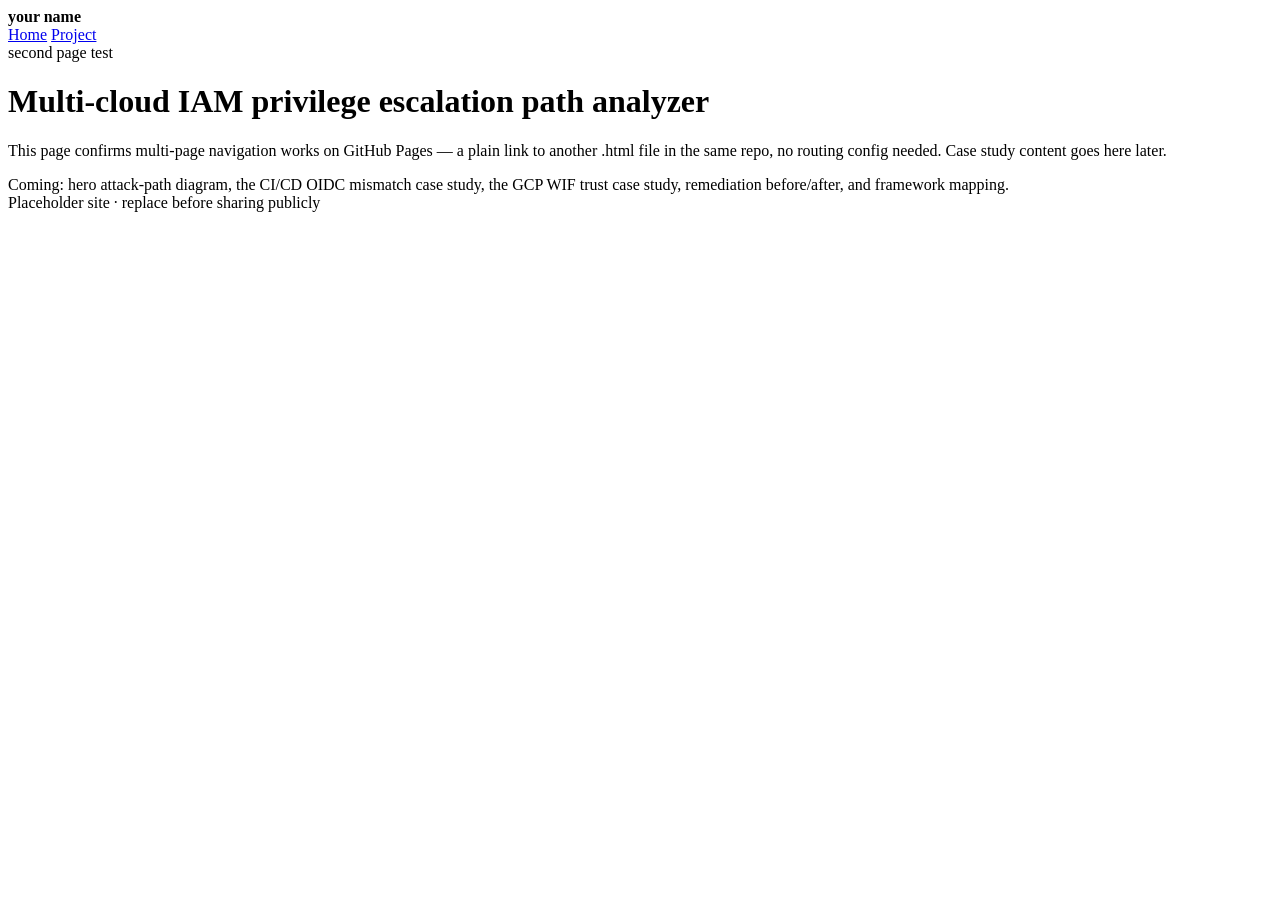
==== docs/project.html @ 7749bfd3 "commit" ====
<!DOCTYPE html>
<html lang="en">
<head>
<meta charset="UTF-8">
<meta name="viewport" content="width=device-width, initial-scale=1.0">
<title>Project — placeholder</title>
<link rel="stylesheet" href="style.css">
</head>
<body>
<header>
  <strong>your name</strong>
  <nav>
    <a href="index.html">Home</a>
    <a href="project.html" aria-current="page">Project</a>
  </nav>
</header>

<main>
  <span class="status">second page test</span>
  <h1>Multi-cloud IAM privilege escalation path analyzer</h1>
  <p class="lede">
    This page confirms multi-page navigation works on GitHub Pages —
    a plain link to another .html file in the same repo, no routing
    config needed. Case study content goes here later.
  </p>

  <div class="card">
    Coming: hero attack-path diagram, the CI/CD OIDC mismatch case study,
    the GCP WIF trust case study, remediation before/after, and framework
    mapping.
  </div>
</main>

<footer>
  Placeholder site · replace before sharing publicly
</footer>
</body>
</html>
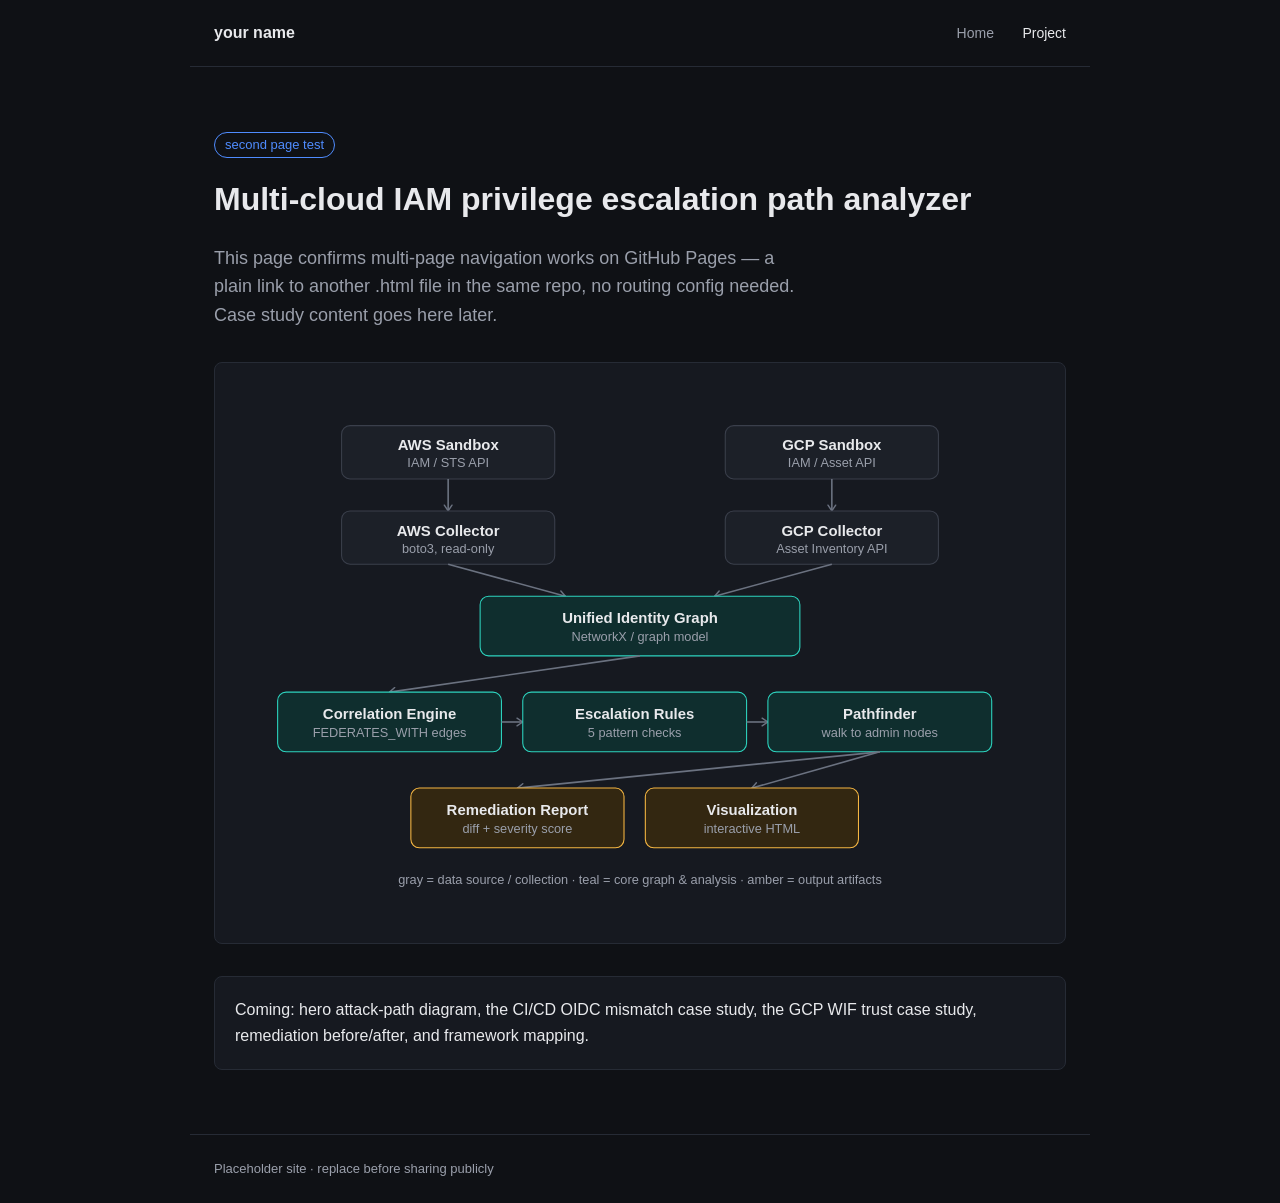
==== commit 9ceca55d: "Initial commit" ====
--- a/docs/project.html
+++ b/docs/project.html
@@ -25,6 +25,10 @@
   </p>
 
   <div class="card">
+    <img src="architecture-diagram.svg" alt="System architecture: AWS and GCP sandbox APIs feed dedicated collectors into a unified identity graph, which flows through a correlation engine, escalation rule engine, and pathfinder, producing a remediation report and an interactive visualization." style="width:100%;height:auto;">
+  </div>
+
+  <div class="card">
     Coming: hero attack-path diagram, the CI/CD OIDC mismatch case study,
     the GCP WIF trust case study, remediation before/after, and framework
     mapping.
--- a/docs/style.css
+++ b/docs/style.css
@@ -0,0 +1,83 @@
+:root {
+  --bg: #0f1115;
+  --surface: #161920;
+  --border: #262b35;
+  --text: #e8e9ec;
+  --text-muted: #9a9fab;
+  --accent: #4f8cff;
+}
+
+* { box-sizing: border-box; }
+
+body {
+  margin: 0;
+  background: var(--bg);
+  color: var(--text);
+  font-family: -apple-system, "Segoe UI", Roboto, sans-serif;
+  line-height: 1.6;
+}
+
+header {
+  border-bottom: 1px solid var(--border);
+  padding: 20px 24px;
+  display: flex;
+  justify-content: space-between;
+  align-items: center;
+  max-width: 900px;
+  margin: 0 auto;
+}
+
+header nav a {
+  color: var(--text-muted);
+  text-decoration: none;
+  margin-left: 24px;
+  font-size: 14px;
+}
+
+header nav a:hover, header nav a[aria-current="page"] {
+  color: var(--text);
+}
+
+main {
+  max-width: 900px;
+  margin: 0 auto;
+  padding: 64px 24px;
+}
+
+h1 {
+  font-size: 32px;
+  margin: 0 0 12px;
+}
+
+p.lede {
+  color: var(--text-muted);
+  font-size: 18px;
+  max-width: 60ch;
+}
+
+.card {
+  background: var(--surface);
+  border: 1px solid var(--border);
+  border-radius: 8px;
+  padding: 20px;
+  margin-top: 32px;
+}
+
+.status {
+  display: inline-block;
+  font-size: 13px;
+  color: var(--accent);
+  border: 1px solid var(--accent);
+  border-radius: 999px;
+  padding: 2px 10px;
+  margin-bottom: 16px;
+}
+
+footer {
+  max-width: 900px;
+  margin: 0 auto;
+  padding: 24px;
+  color: var(--text-muted);
+  font-size: 13px;
+  border-top: 1px solid var(--border);
+}
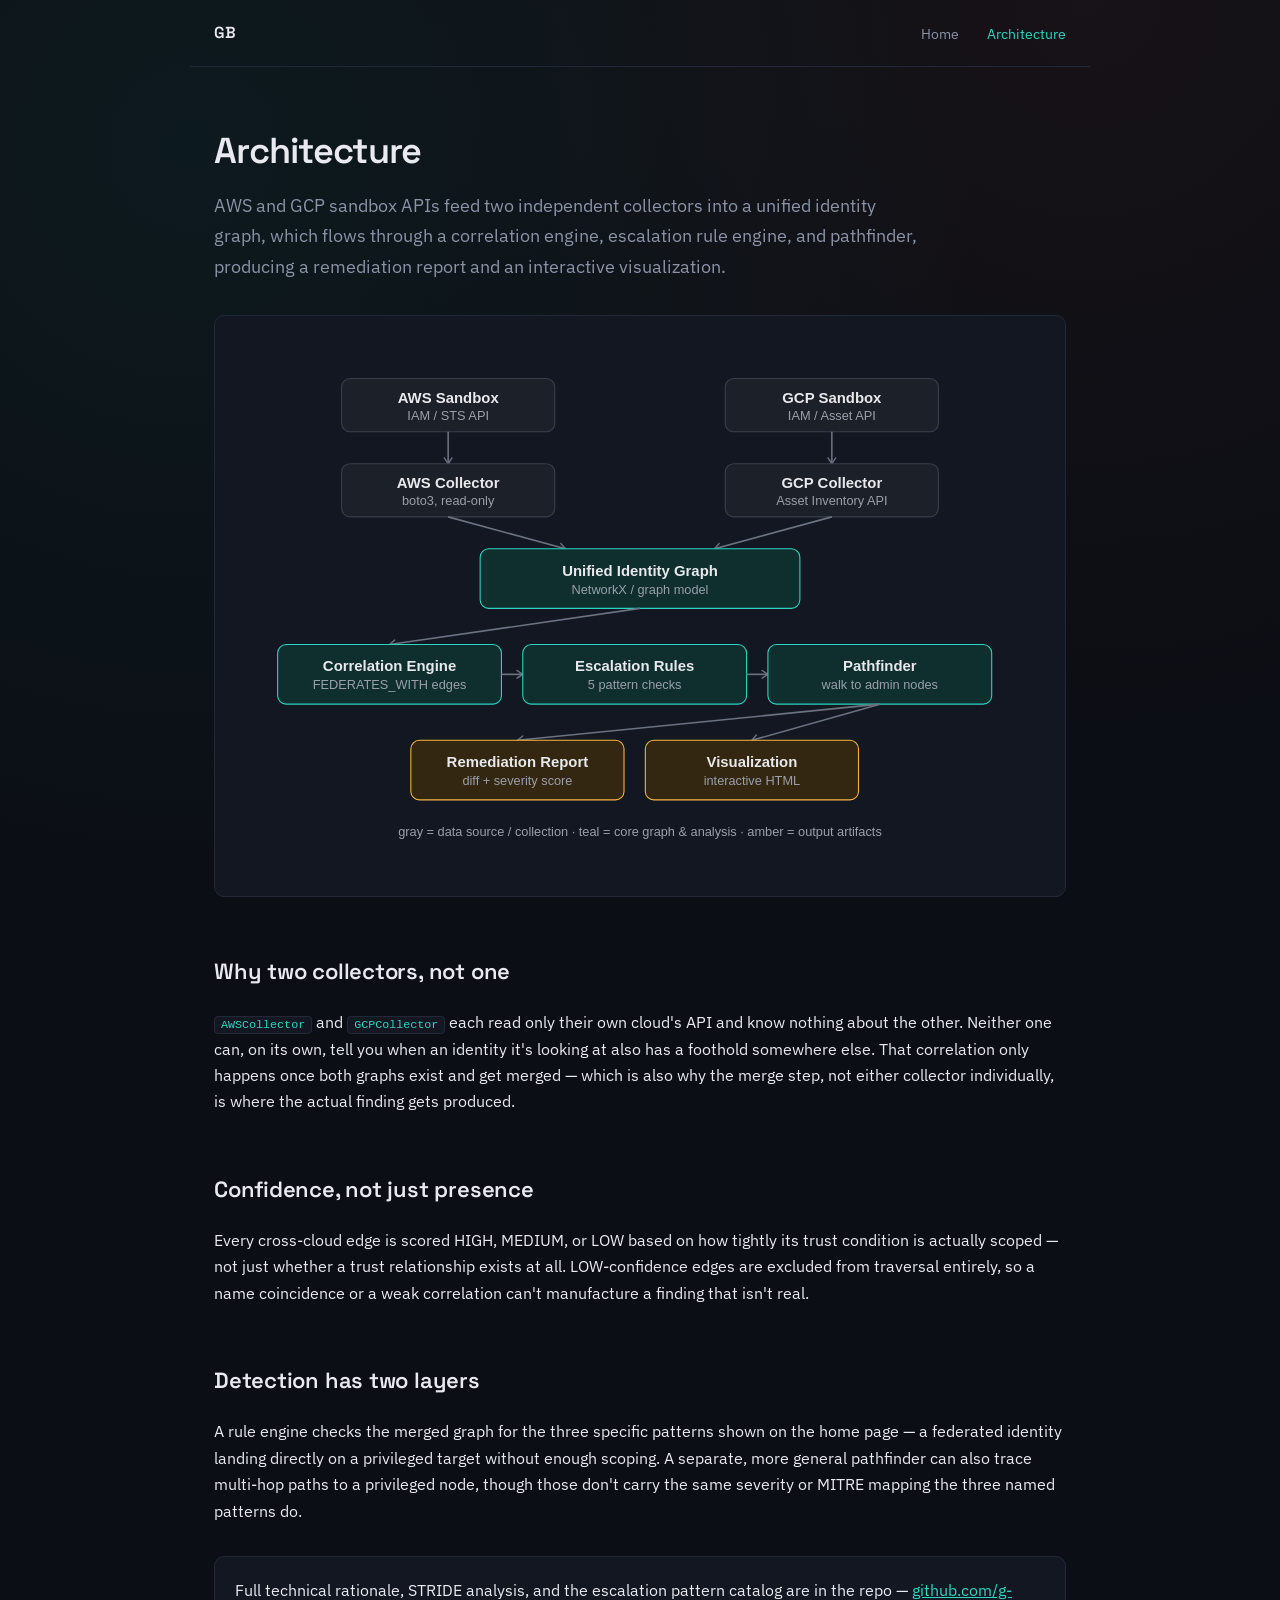
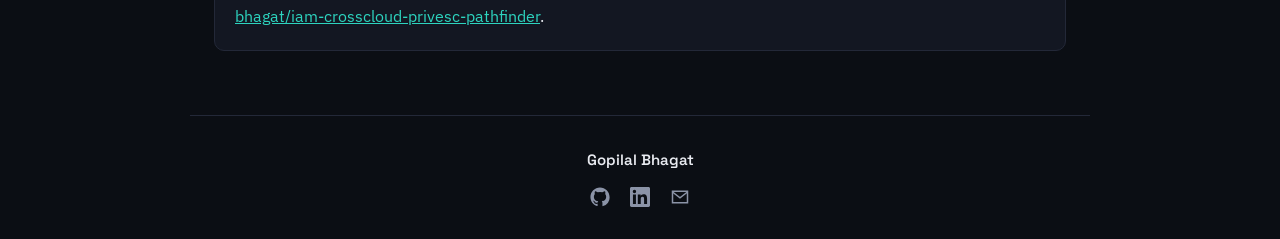
==== commit f9cc1259: "updating cloudprojects project.html" ====
--- a/docs/project.html
+++ b/docs/project.html
@@ -3,40 +3,81 @@
 <head>
 <meta charset="UTF-8">
 <meta name="viewport" content="width=device-width, initial-scale=1.0">
-<title>Project — placeholder</title>
+<title>Architecture — iam-crosscloud-privesc-pathfinder</title>
 <link rel="stylesheet" href="style.css">
 </head>
 <body>
 <header>
-  <strong>your name</strong>
+  <strong>GB</strong>
   <nav>
     <a href="index.html">Home</a>
-    <a href="project.html" aria-current="page">Project</a>
+    <a href="project.html" aria-current="page">Architecture</a>
   </nav>
 </header>
 
 <main>
-  <span class="status">second page test</span>
-  <h1>Multi-cloud IAM privilege escalation path analyzer</h1>
+  <h1>Architecture</h1>
   <p class="lede">
-    This page confirms multi-page navigation works on GitHub Pages —
-    a plain link to another .html file in the same repo, no routing
-    config needed. Case study content goes here later.
+    AWS and GCP sandbox APIs feed two independent collectors into a
+    unified identity graph, which flows through a correlation engine,
+    escalation rule engine, and pathfinder, producing a remediation
+    report and an interactive visualization.
   </p>
 
   <div class="card">
     <img src="architecture-diagram.svg" alt="System architecture: AWS and GCP sandbox APIs feed dedicated collectors into a unified identity graph, which flows through a correlation engine, escalation rule engine, and pathfinder, producing a remediation report and an interactive visualization." style="width:100%;height:auto;">
   </div>
 
+  <h2>Why two collectors, not one</h2>
+  <p>
+    <code>AWSCollector</code> and <code>GCPCollector</code> each read
+    only their own cloud's API and know nothing about the other.
+    Neither one can, on its own, tell you when an identity it's
+    looking at also has a foothold somewhere else. That correlation
+    only happens once both graphs exist and get merged — which is
+    also why the merge step, not either collector individually, is
+    where the actual finding gets produced.
+  </p>
+
+  <h2>Confidence, not just presence</h2>
+  <p>
+    Every cross-cloud edge is scored HIGH, MEDIUM, or LOW based on how
+    tightly its trust condition is actually scoped — not just whether
+    a trust relationship exists at all. LOW-confidence edges are
+    excluded from traversal entirely, so a name coincidence or a weak
+    correlation can't manufacture a finding that isn't real.
+  </p>
+
+  <h2>Detection has two layers</h2>
+  <p>
+    A rule engine checks the merged graph for the three specific
+    patterns shown on the home page — a federated identity landing
+    directly on a privileged target without enough scoping. A
+    separate, more general pathfinder can also trace multi-hop paths
+    to a privileged node, though those don't carry the same severity
+    or MITRE mapping the three named patterns do.
+  </p>
+
   <div class="card">
-    Coming: hero attack-path diagram, the CI/CD OIDC mismatch case study,
-    the GCP WIF trust case study, remediation before/after, and framework
-    mapping.
+    Full technical rationale, STRIDE analysis, and the escalation
+    pattern catalog are in the repo —
+    <a href="https://github.com/g-bhagat/iam-crosscloud-privesc-pathfinder">github.com/g-bhagat/iam-crosscloud-privesc-pathfinder</a>.
   </div>
 </main>
 
 <footer>
-  Placeholder site · replace before sharing publicly
+  <div class="footer-name">Gopilal Bhagat</div>
+  <div class="footer-icons">
+    <a href="https://github.com/g-bhagat?tab=repositories" aria-label="GitHub" title="GitHub">
+      <svg width="20" height="20" viewBox="0 0 24 24" fill="currentColor"><path d="M12 .5C5.65.5.5 5.65.5 12c0 5.08 3.29 9.39 7.86 10.91.57.1.78-.25.78-.55 0-.27-.01-1.17-.02-2.12-3.2.7-3.88-1.36-3.88-1.36-.52-1.34-1.28-1.69-1.28-1.69-1.04-.72.08-.7.08-.7 1.15.08 1.76 1.19 1.76 1.19 1.03 1.76 2.7 1.25 3.36.96.1-.75.4-1.25.73-1.54-2.55-.29-5.23-1.28-5.23-5.69 0-1.26.45-2.29 1.19-3.09-.12-.29-.52-1.46.11-3.05 0 0 .97-.31 3.18 1.18a11 11 0 0 1 5.79 0c2.2-1.49 3.17-1.18 3.17-1.18.64 1.59.24 2.76.12 3.05.74.8 1.18 1.83 1.18 3.09 0 4.42-2.69 5.4-5.25 5.68.41.36.78 1.06.78 2.14 0 1.55-.01 2.79-.01 3.17 0 .3.2.66.79.55A10.52 10.52 0 0 0 23.5 12C23.5 5.65 18.35.5 12 .5Z"/></svg>
+    </a>
+    <a href="https://www.linkedin.com/in/gopilal-bhagat/" aria-label="LinkedIn" title="LinkedIn">
+      <svg width="20" height="20" viewBox="0 0 24 24" fill="currentColor"><path d="M20.45 20.45h-3.55v-5.57c0-1.33-.02-3.04-1.85-3.04-1.86 0-2.14 1.45-2.14 2.94v5.67H9.36V9h3.41v1.56h.05c.48-.9 1.64-1.85 3.38-1.85 3.61 0 4.28 2.38 4.28 5.47v6.27ZM5.34 7.43a2.06 2.06 0 1 1 0-4.12 2.06 2.06 0 0 1 0 4.12ZM7.12 20.45H3.56V9h3.56v11.45ZM22.22 0H1.77C.8 0 0 .78 0 1.75v20.5C0 23.22.8 24 1.77 24h20.45c.98 0 1.78-.78 1.78-1.75V1.75C24 .78 23.2 0 22.22 0Z"/></svg>
+    </a>
+    <a href="mailto:gopilalnb@gmail.com" aria-label="Email" title="Email">
+      <svg width="20" height="20" viewBox="0 0 24 24" fill="none" stroke="currentColor" stroke-width="1.8"><path d="M3 5h18v14H3V5Z"/><path d="m3 6 9 7 9-7"/></svg>
+    </a>
+  </div>
 </footer>
 </body>
 </html>
--- a/docs/style.css
+++ b/docs/style.css
@@ -1,21 +1,38 @@
+@import url('https://fonts.googleapis.com/css2?family=Space+Grotesk:wght@500;600;700&family=IBM+Plex+Sans:wght@400;500;600&display=swap');
+
 :root {
-  --bg: #0f1115;
-  --surface: #161920;
-  --border: #262b35;
-  --text: #e8e9ec;
-  --text-muted: #9a9fab;
-  --accent: #4f8cff;
+  --bg: #0b0e14;
+  --surface: #131722;
+  --surface-hover: #171c29;
+  --border: #232838;
+  --border-hover: #2f3650;
+  --text: #e8eaf0;
+  --text-muted: #8b93a7;
+  --teal: #2dd4bf;
+  --coral: #f0625a;
+  --amber: #f5b942;
+  --accent: var(--teal);
 }
 
 * { box-sizing: border-box; }
 
+html { scroll-behavior: smooth; }
+
 body {
   margin: 0;
+  min-height: 100vh;
+  display: flex;
+  flex-direction: column;
   background: var(--bg);
+  background-image:
+    radial-gradient(circle at 15% 8%, rgba(45, 212, 191, 0.06), transparent 40%),
+    radial-gradient(circle at 85% 0%, rgba(240, 98, 90, 0.05), transparent 35%);
   color: var(--text);
-  font-family: -apple-system, "Segoe UI", Roboto, sans-serif;
-  line-height: 1.6;
+  font-family: 'IBM Plex Sans', -apple-system, "Segoe UI", Roboto, sans-serif;
+  line-height: 1.65;
 }
+
+a { color: var(--teal); }
 
 header {
   border-bottom: 1px solid var(--border);
@@ -25,6 +42,13 @@
   align-items: center;
   max-width: 900px;
   margin: 0 auto;
+  width: 100%;
+}
+
+header strong {
+  font-family: 'Space Grotesk', sans-serif;
+  font-weight: 600;
+  letter-spacing: -0.01em;
 }
 
 header nav a {
@@ -32,52 +56,129 @@
   text-decoration: none;
   margin-left: 24px;
   font-size: 14px;
+  transition: color 0.15s ease;
 }
 
 header nav a:hover, header nav a[aria-current="page"] {
-  color: var(--text);
+  color: var(--teal);
 }
 
 main {
   max-width: 900px;
   margin: 0 auto;
   padding: 64px 24px;
+  width: 100%;
+  flex: 1;
 }
 
 h1 {
-  font-size: 32px;
-  margin: 0 0 12px;
+  font-family: 'Space Grotesk', sans-serif;
+  font-weight: 600;
+  font-size: 36px;
+  letter-spacing: -0.02em;
+  line-height: 1.15;
+  margin: 0 0 18px;
+}
+
+h2 {
+  font-family: 'Space Grotesk', sans-serif;
+  font-weight: 600;
+  font-size: 22px;
+  letter-spacing: -0.01em;
+  margin-top: 56px;
+  margin-bottom: 20px;
 }
 
 p.lede {
   color: var(--text-muted);
   font-size: 18px;
-  max-width: 60ch;
+  max-width: 65ch;
+  line-height: 1.7;
 }
 
 .card {
   background: var(--surface);
   border: 1px solid var(--border);
-  border-radius: 8px;
+  border-radius: 10px;
   padding: 20px;
   margin-top: 32px;
 }
 
-.status {
-  display: inline-block;
-  font-size: 13px;
-  color: var(--accent);
-  border: 1px solid var(--accent);
-  border-radius: 999px;
-  padding: 2px 10px;
-  margin-bottom: 16px;
+table {
+  width: 100%;
+  border-collapse: collapse;
+  margin-top: 24px;
+  font-size: 14px;
+}
+
+th, td {
+  text-align: left;
+  padding: 10px 12px;
+  border-bottom: 1px solid var(--border);
+  vertical-align: top;
+}
+
+th {
+  color: var(--text-muted);
+  font-weight: 600;
+  font-size: 12px;
+}
+
+code {
+  background: var(--surface);
+  border: 1px solid var(--border);
+  border-radius: 4px;
+  padding: 1px 6px;
+  font-size: 0.9em;
+  color: var(--teal);
+}
+
+.scenario h3 {
+  font-family: 'Space Grotesk', sans-serif;
+  font-size: 18px;
+  font-weight: 600;
+  margin-bottom: 8px;
+}
+
+.scenario img {
+  width: 100%;
+  height: auto;
+  border-radius: 10px;
+  border: 1px solid var(--border);
+  margin: 16px 0;
 }
 
 footer {
   max-width: 900px;
   margin: 0 auto;
-  padding: 24px;
+  padding: 32px 24px;
   color: var(--text-muted);
   font-size: 13px;
   border-top: 1px solid var(--border);
+  width: 100%;
+  text-align: center;
 }
+
+.footer-name {
+  font-family: 'Space Grotesk', sans-serif;
+  font-weight: 600;
+  font-size: 15px;
+  color: var(--text);
+  margin-bottom: 14px;
+}
+
+.footer-icons {
+  display: flex;
+  justify-content: center;
+  gap: 20px;
+}
+
+.footer-icons a {
+  color: var(--text-muted);
+  display: inline-flex;
+  transition: color 0.15s ease;
+}
+
+.footer-icons a:hover {
+  color: var(--teal);
+}
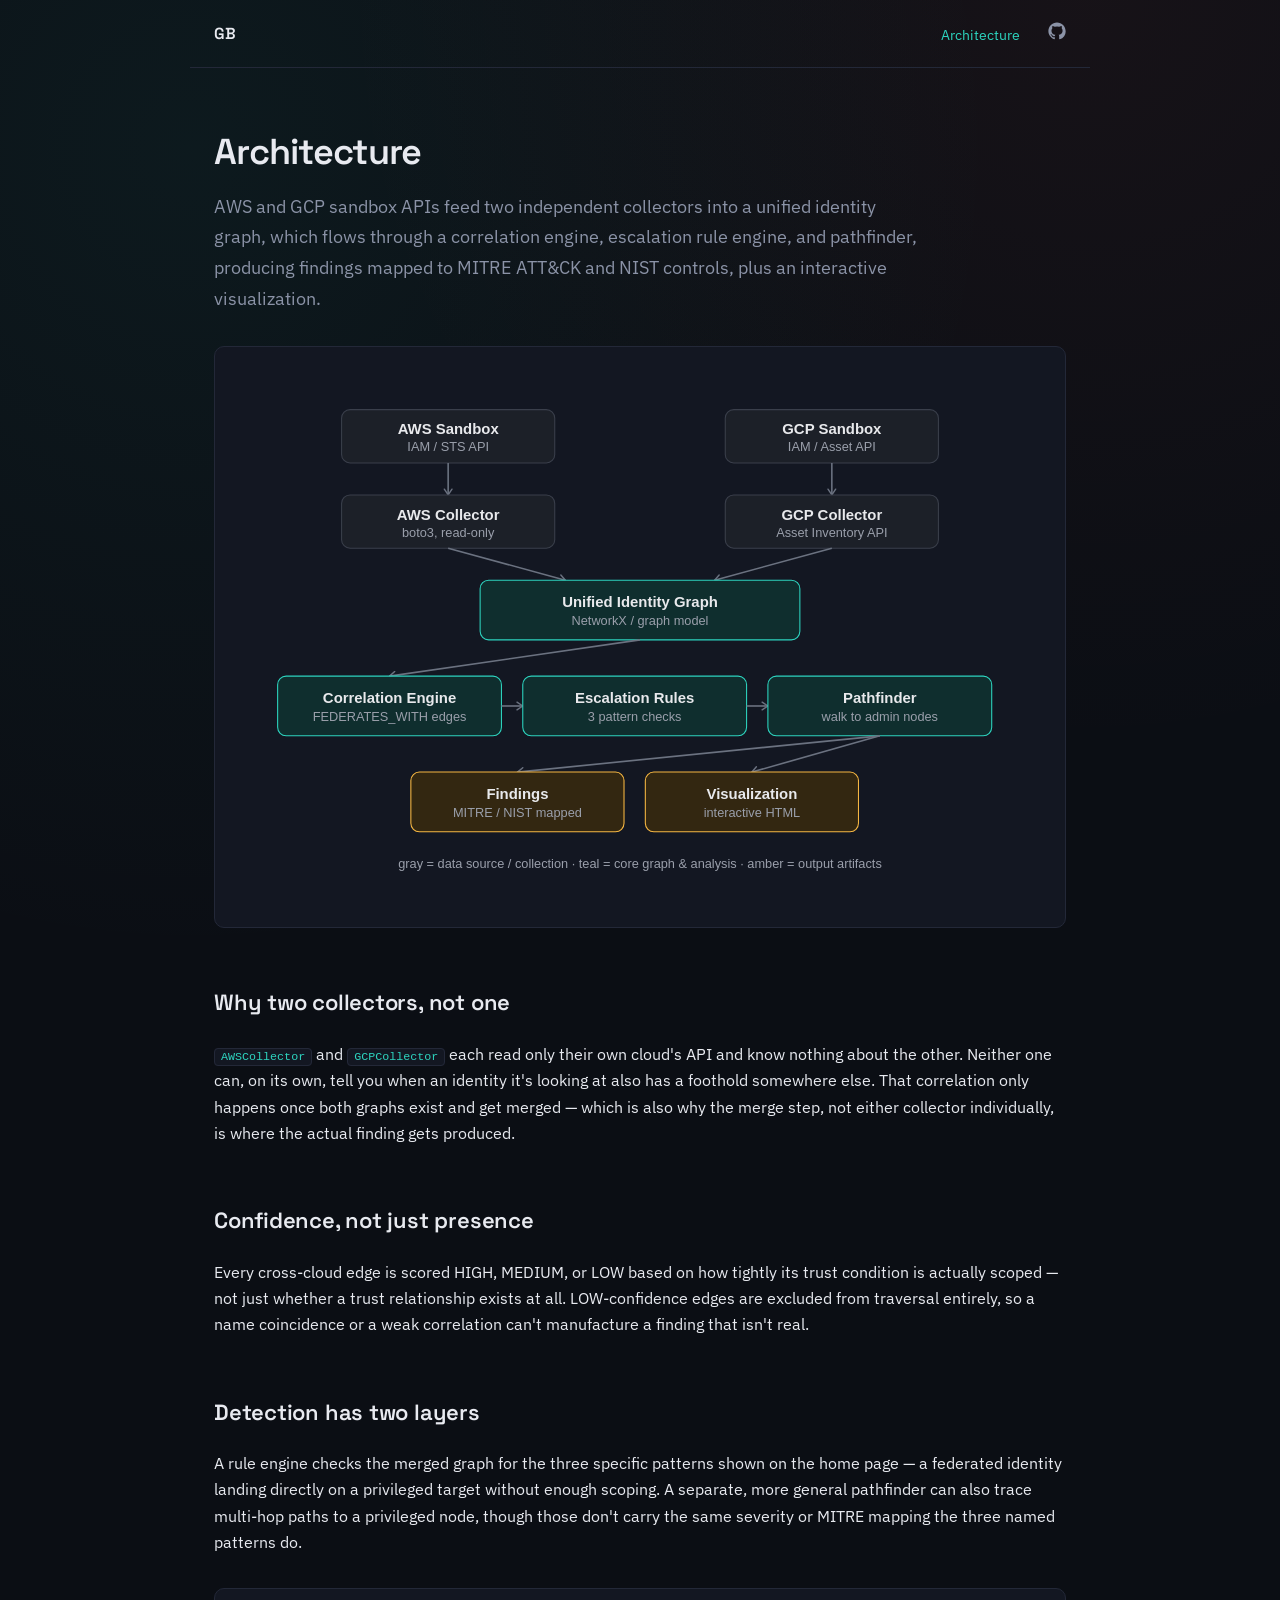
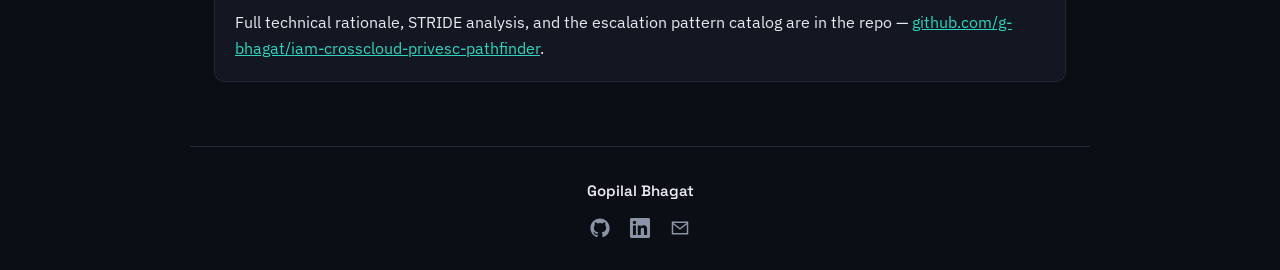
==== commit 6e1ba719: "updates" ====
--- a/docs/project.html
+++ b/docs/project.html
@@ -8,10 +8,12 @@
 </head>
 <body>
 <header>
-  <strong>GB</strong>
+  <a href="index.html" style="text-decoration:none;color:inherit;"><strong>GB</strong></a>
   <nav>
-    <a href="index.html">Home</a>
     <a href="project.html" aria-current="page">Architecture</a>
+    <a href="https://github.com/g-bhagat/iam-crosscloud-privesc-pathfinder" aria-label="GitHub" title="GitHub" style="display:inline-flex;margin-left:24px;">
+      <svg width="18" height="18" viewBox="0 0 24 24" fill="currentColor"><path d="M12 .5C5.65.5.5 5.65.5 12c0 5.08 3.29 9.39 7.86 10.91.57.1.78-.25.78-.55 0-.27-.01-1.17-.02-2.12-3.2.7-3.88-1.36-3.88-1.36-.52-1.34-1.28-1.69-1.28-1.69-1.04-.72.08-.7.08-.7 1.15.08 1.76 1.19 1.76 1.19 1.03 1.76 2.7 1.25 3.36.96.1-.75.4-1.25.73-1.54-2.55-.29-5.23-1.28-5.23-5.69 0-1.26.45-2.29 1.19-3.09-.12-.29-.52-1.46.11-3.05 0 0 .97-.31 3.18 1.18a11 11 0 0 1 5.79 0c2.2-1.49 3.17-1.18 3.17-1.18.64 1.59.24 2.76.12 3.05.74.8 1.18 1.83 1.18 3.09 0 4.42-2.69 5.4-5.25 5.68.41.36.78 1.06.78 2.14 0 1.55-.01 2.79-.01 3.17 0 .3.2.66.79.55A10.52 10.52 0 0 0 23.5 12C23.5 5.65 18.35.5 12 .5Z"/></svg>
+    </a>
   </nav>
 </header>
 
@@ -20,12 +22,13 @@
   <p class="lede">
     AWS and GCP sandbox APIs feed two independent collectors into a
     unified identity graph, which flows through a correlation engine,
-    escalation rule engine, and pathfinder, producing a remediation
-    report and an interactive visualization.
+    escalation rule engine, and pathfinder, producing findings mapped
+    to MITRE ATT&amp;CK and NIST controls, plus an interactive
+    visualization.
   </p>
 
   <div class="card">
-    <img src="architecture-diagram.svg" alt="System architecture: AWS and GCP sandbox APIs feed dedicated collectors into a unified identity graph, which flows through a correlation engine, escalation rule engine, and pathfinder, producing a remediation report and an interactive visualization." style="width:100%;height:auto;">
+    <img src="architecture-diagram.svg" alt="System architecture: AWS and GCP sandbox APIs feed dedicated collectors into a unified identity graph, which flows through a correlation engine, escalation rule engine, and pathfinder, producing findings mapped to MITRE ATT&amp;CK and NIST controls, plus an interactive visualization." style="width:100%;height:auto;">
   </div>
 
   <h2>Why two collectors, not one</h2>
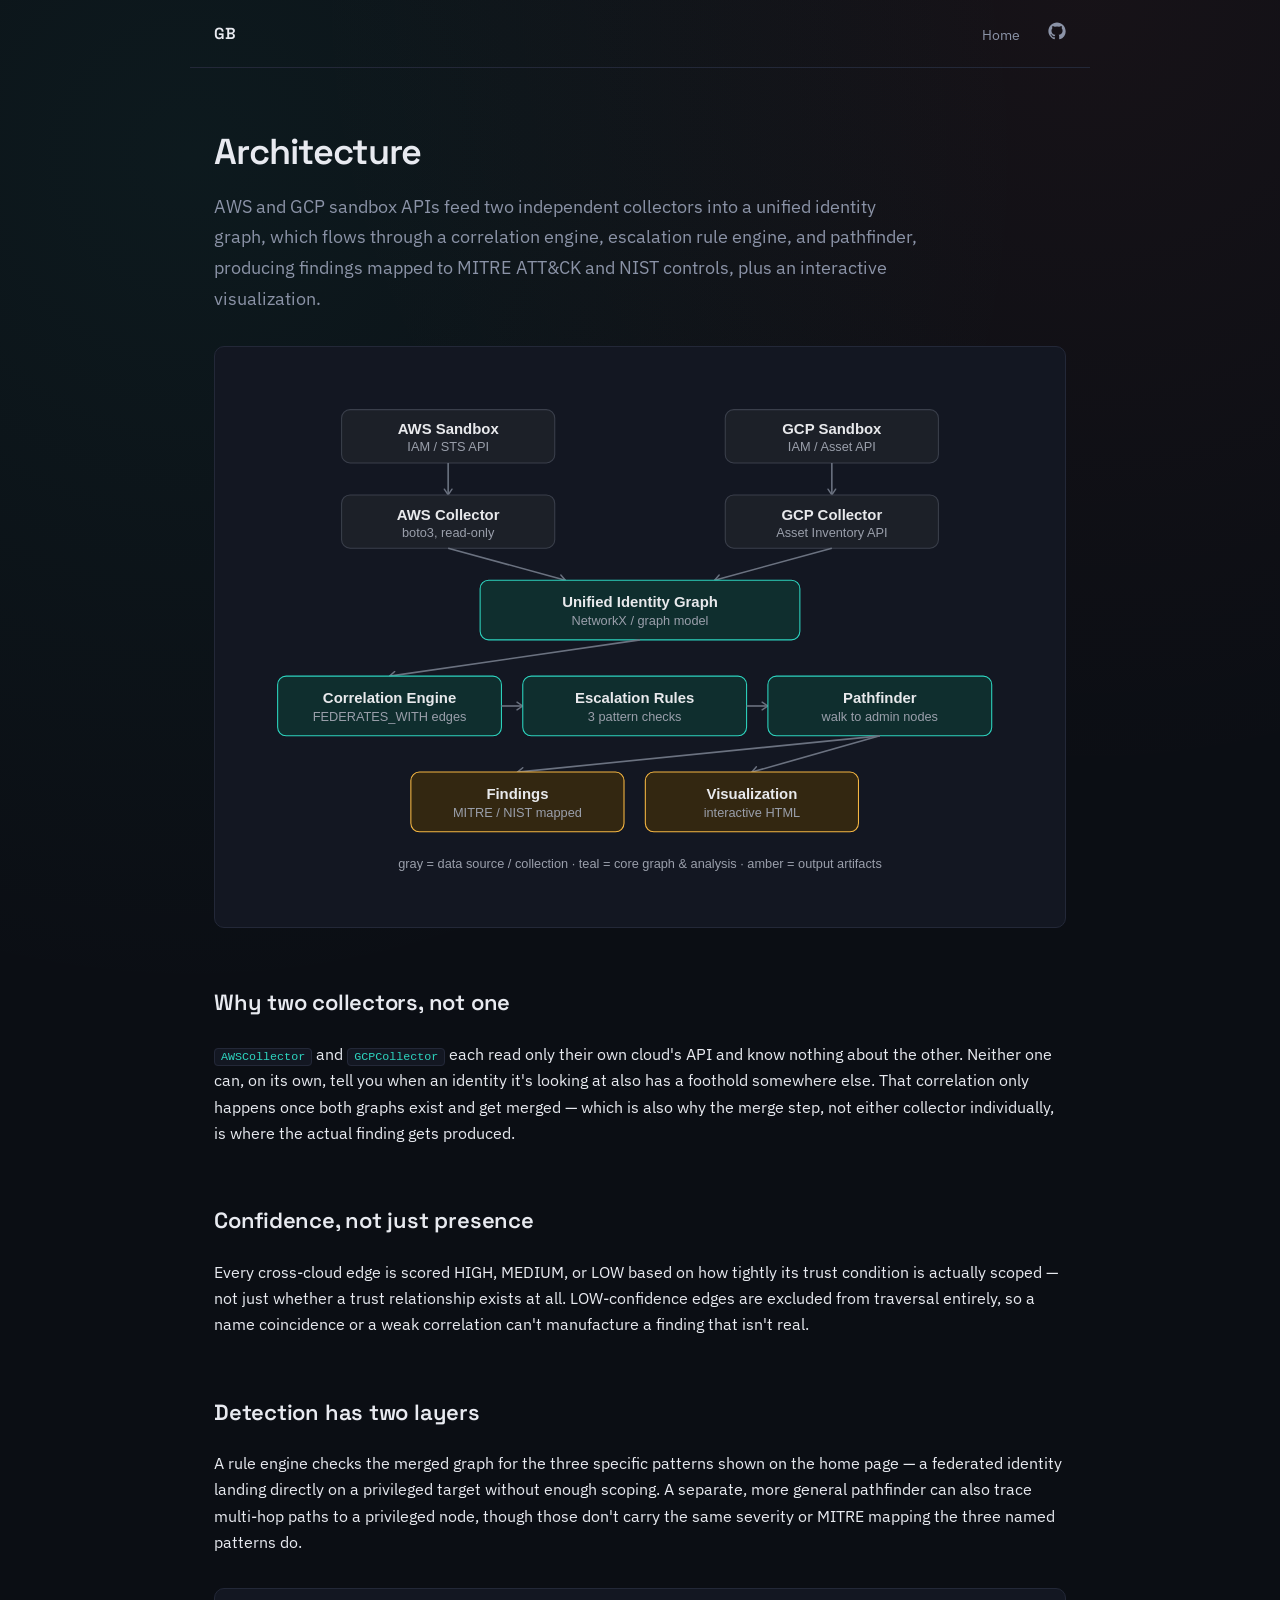
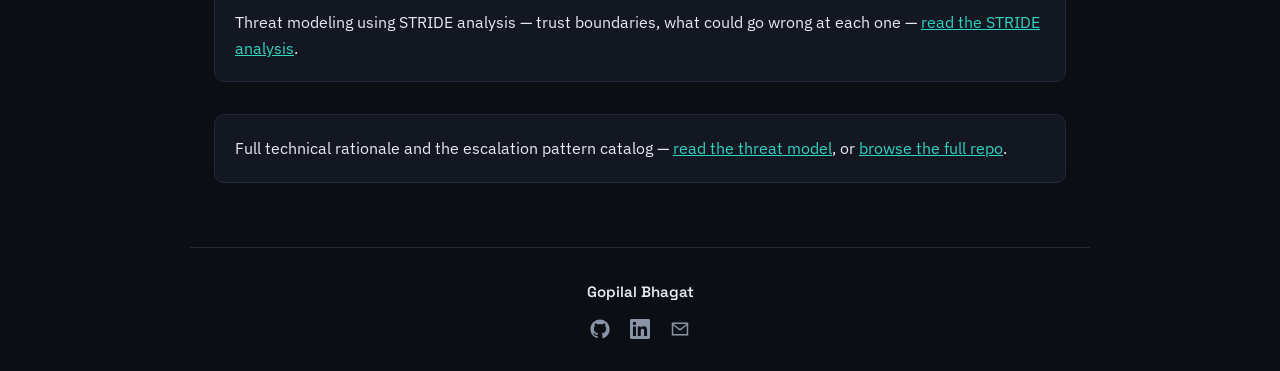
==== commit dffbeb3c: "project architecture update" ====
--- a/docs/project.html
+++ b/docs/project.html
@@ -10,7 +10,7 @@
 <header>
   <a href="index.html" style="text-decoration:none;color:inherit;"><strong>GB</strong></a>
   <nav>
-    <a href="project.html" aria-current="page">Architecture</a>
+    <a href="index.html">Home</a>
     <a href="https://github.com/g-bhagat/iam-crosscloud-privesc-pathfinder" aria-label="GitHub" title="GitHub" style="display:inline-flex;margin-left:24px;">
       <svg width="18" height="18" viewBox="0 0 24 24" fill="currentColor"><path d="M12 .5C5.65.5.5 5.65.5 12c0 5.08 3.29 9.39 7.86 10.91.57.1.78-.25.78-.55 0-.27-.01-1.17-.02-2.12-3.2.7-3.88-1.36-3.88-1.36-.52-1.34-1.28-1.69-1.28-1.69-1.04-.72.08-.7.08-.7 1.15.08 1.76 1.19 1.76 1.19 1.03 1.76 2.7 1.25 3.36.96.1-.75.4-1.25.73-1.54-2.55-.29-5.23-1.28-5.23-5.69 0-1.26.45-2.29 1.19-3.09-.12-.29-.52-1.46.11-3.05 0 0 .97-.31 3.18 1.18a11 11 0 0 1 5.79 0c2.2-1.49 3.17-1.18 3.17-1.18.64 1.59.24 2.76.12 3.05.74.8 1.18 1.83 1.18 3.09 0 4.42-2.69 5.4-5.25 5.68.41.36.78 1.06.78 2.14 0 1.55-.01 2.79-.01 3.17 0 .3.2.66.79.55A10.52 10.52 0 0 0 23.5 12C23.5 5.65 18.35.5 12 .5Z"/></svg>
     </a>
@@ -62,9 +62,16 @@
   </p>
 
   <div class="card">
-    Full technical rationale, STRIDE analysis, and the escalation
-    pattern catalog are in the repo —
-    <a href="https://github.com/g-bhagat/iam-crosscloud-privesc-pathfinder">github.com/g-bhagat/iam-crosscloud-privesc-pathfinder</a>.
+    Threat modeling using STRIDE analysis — trust boundaries, what
+    could go wrong at each one —
+    <a href="https://github.com/g-bhagat/iam-crosscloud-privesc-pathfinder/blob/main/docs/THREAT_MODEL.md#2-trust-boundaries-in-this-project">read the STRIDE analysis</a>.
+  </div>
+
+  <div class="card">
+    Full technical rationale and the escalation pattern catalog —
+    <a href="https://github.com/g-bhagat/iam-crosscloud-privesc-pathfinder/blob/main/docs/THREAT_MODEL.md">read the threat model</a>,
+    or
+    <a href="https://github.com/g-bhagat/iam-crosscloud-privesc-pathfinder">browse the full repo</a>.
   </div>
 </main>
 
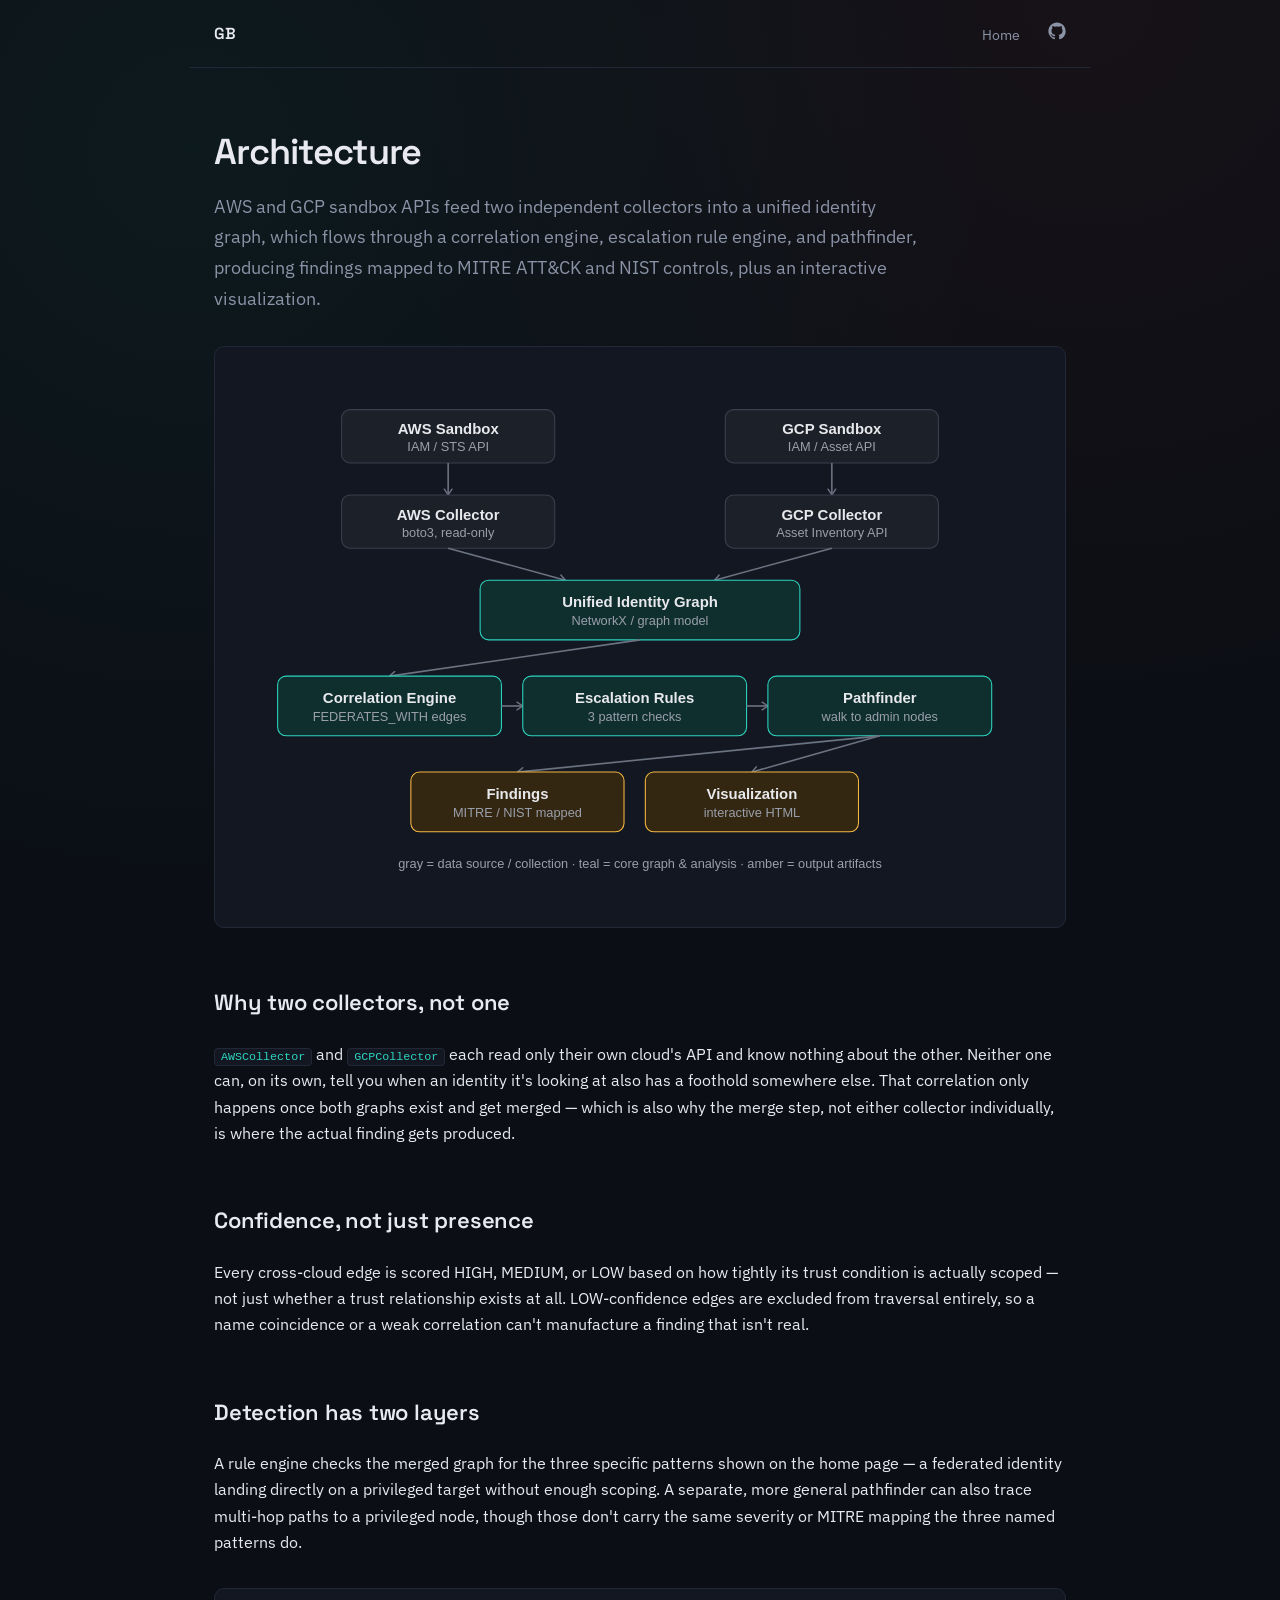
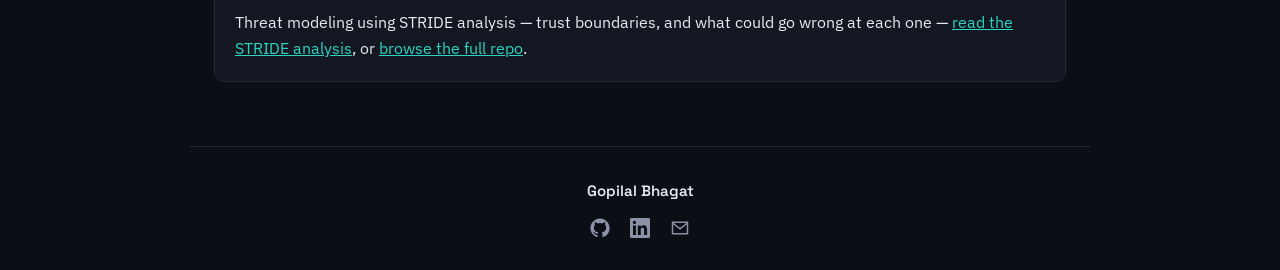
==== commit d51cce7a: "updating TM" ====
--- a/docs/project.html
+++ b/docs/project.html
@@ -62,14 +62,9 @@
   </p>
 
   <div class="card">
-    Threat modeling using STRIDE analysis — trust boundaries, what
-    could go wrong at each one —
-    <a href="https://github.com/g-bhagat/iam-crosscloud-privesc-pathfinder/blob/main/docs/THREAT_MODEL.md#2-trust-boundaries-in-this-project">read the STRIDE analysis</a>.
-  </div>
-
-  <div class="card">
-    Full technical rationale and the escalation pattern catalog —
-    <a href="https://github.com/g-bhagat/iam-crosscloud-privesc-pathfinder/blob/main/docs/THREAT_MODEL.md">read the threat model</a>,
+    Threat modeling using STRIDE analysis — trust boundaries, and
+    what could go wrong at each one —
+    <a href="https://github.com/g-bhagat/iam-crosscloud-privesc-pathfinder/blob/main/docs/THREAT_MODEL.md">read the STRIDE analysis</a>,
     or
     <a href="https://github.com/g-bhagat/iam-crosscloud-privesc-pathfinder">browse the full repo</a>.
   </div>
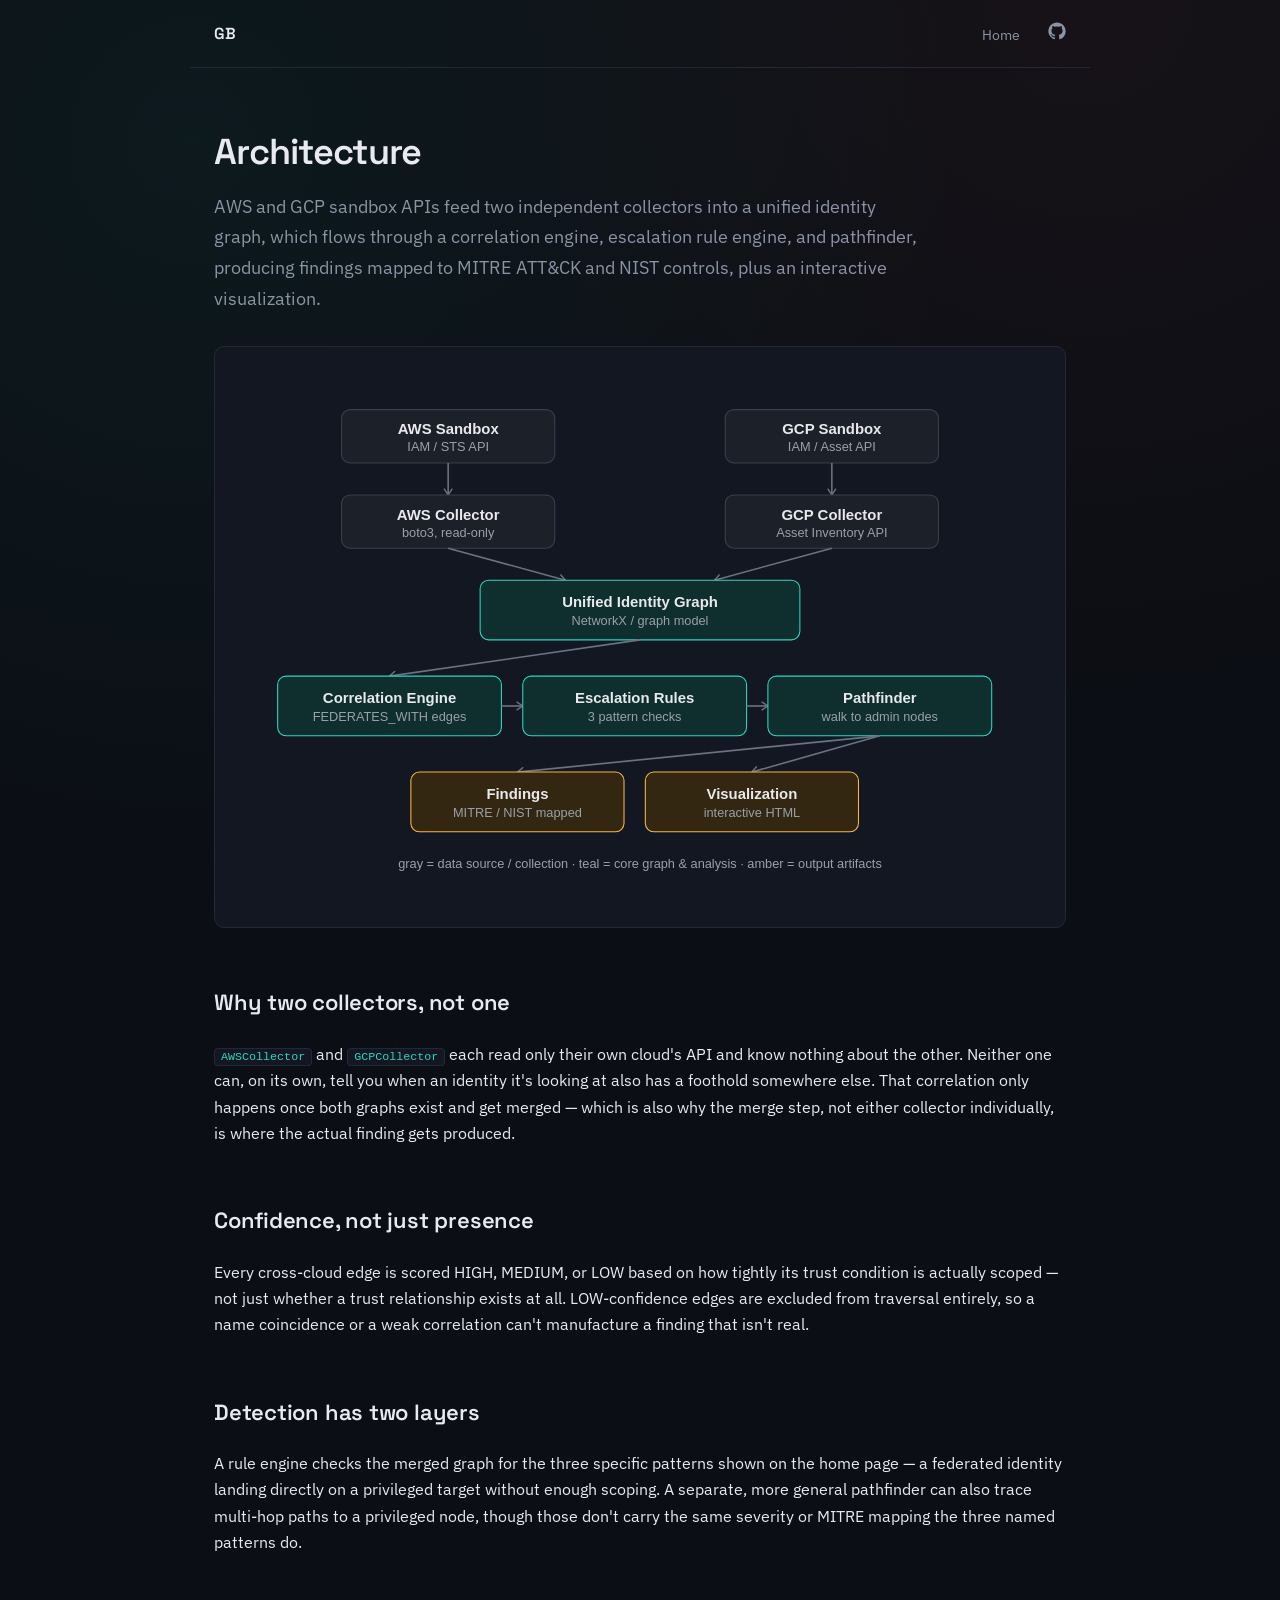
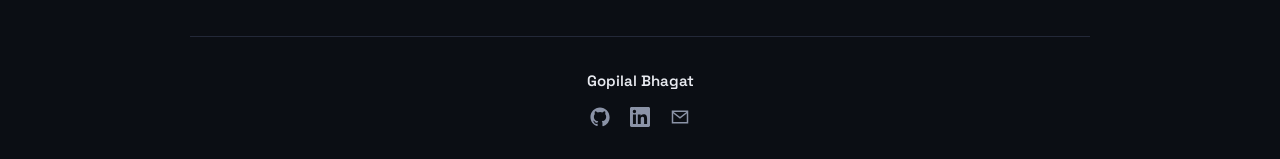
==== commit 78aaff9e: "updating threat model" ====
--- a/docs/project.html
+++ b/docs/project.html
@@ -61,13 +61,6 @@
     or MITRE mapping the three named patterns do.
   </p>
 
-  <div class="card">
-    Threat modeling using STRIDE analysis — trust boundaries, and
-    what could go wrong at each one —
-    <a href="https://github.com/g-bhagat/iam-crosscloud-privesc-pathfinder/blob/main/docs/THREAT_MODEL.md">read the STRIDE analysis</a>,
-    or
-    <a href="https://github.com/g-bhagat/iam-crosscloud-privesc-pathfinder">browse the full repo</a>.
-  </div>
 </main>
 
 <footer>
